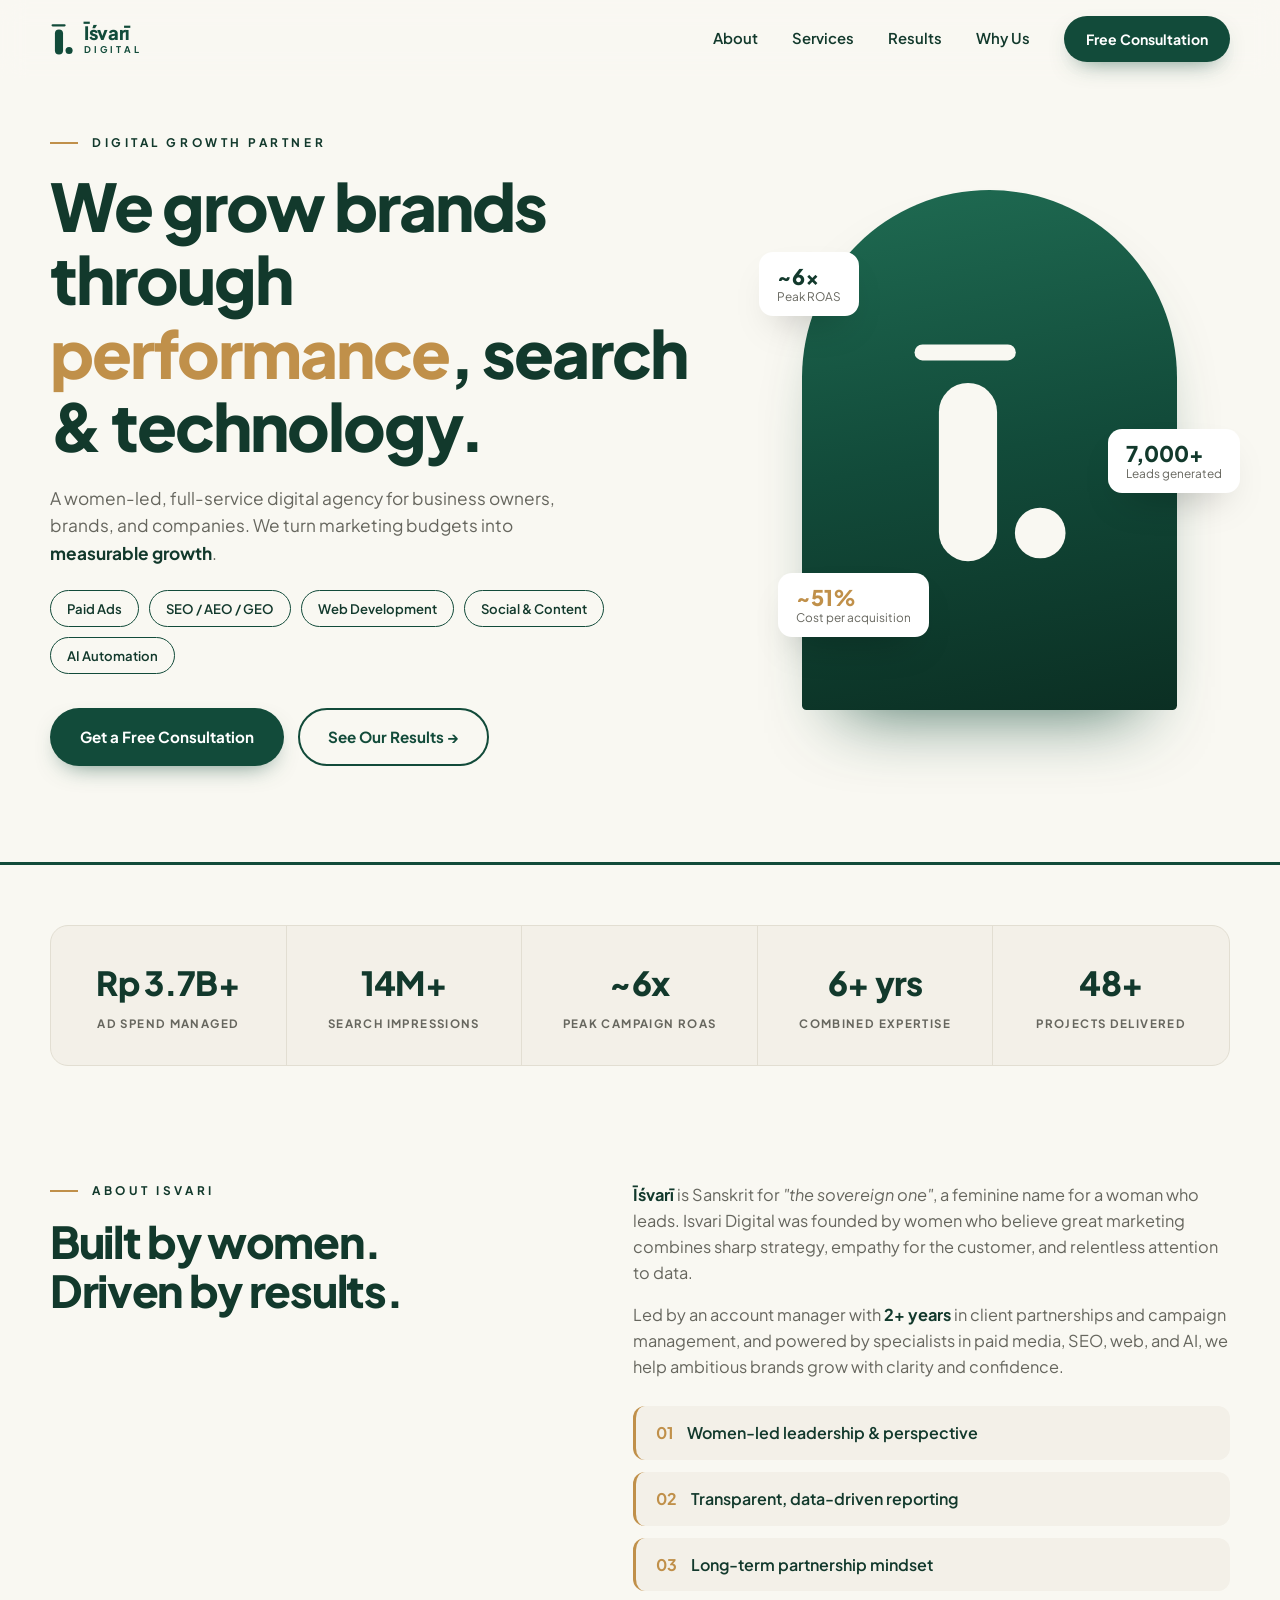
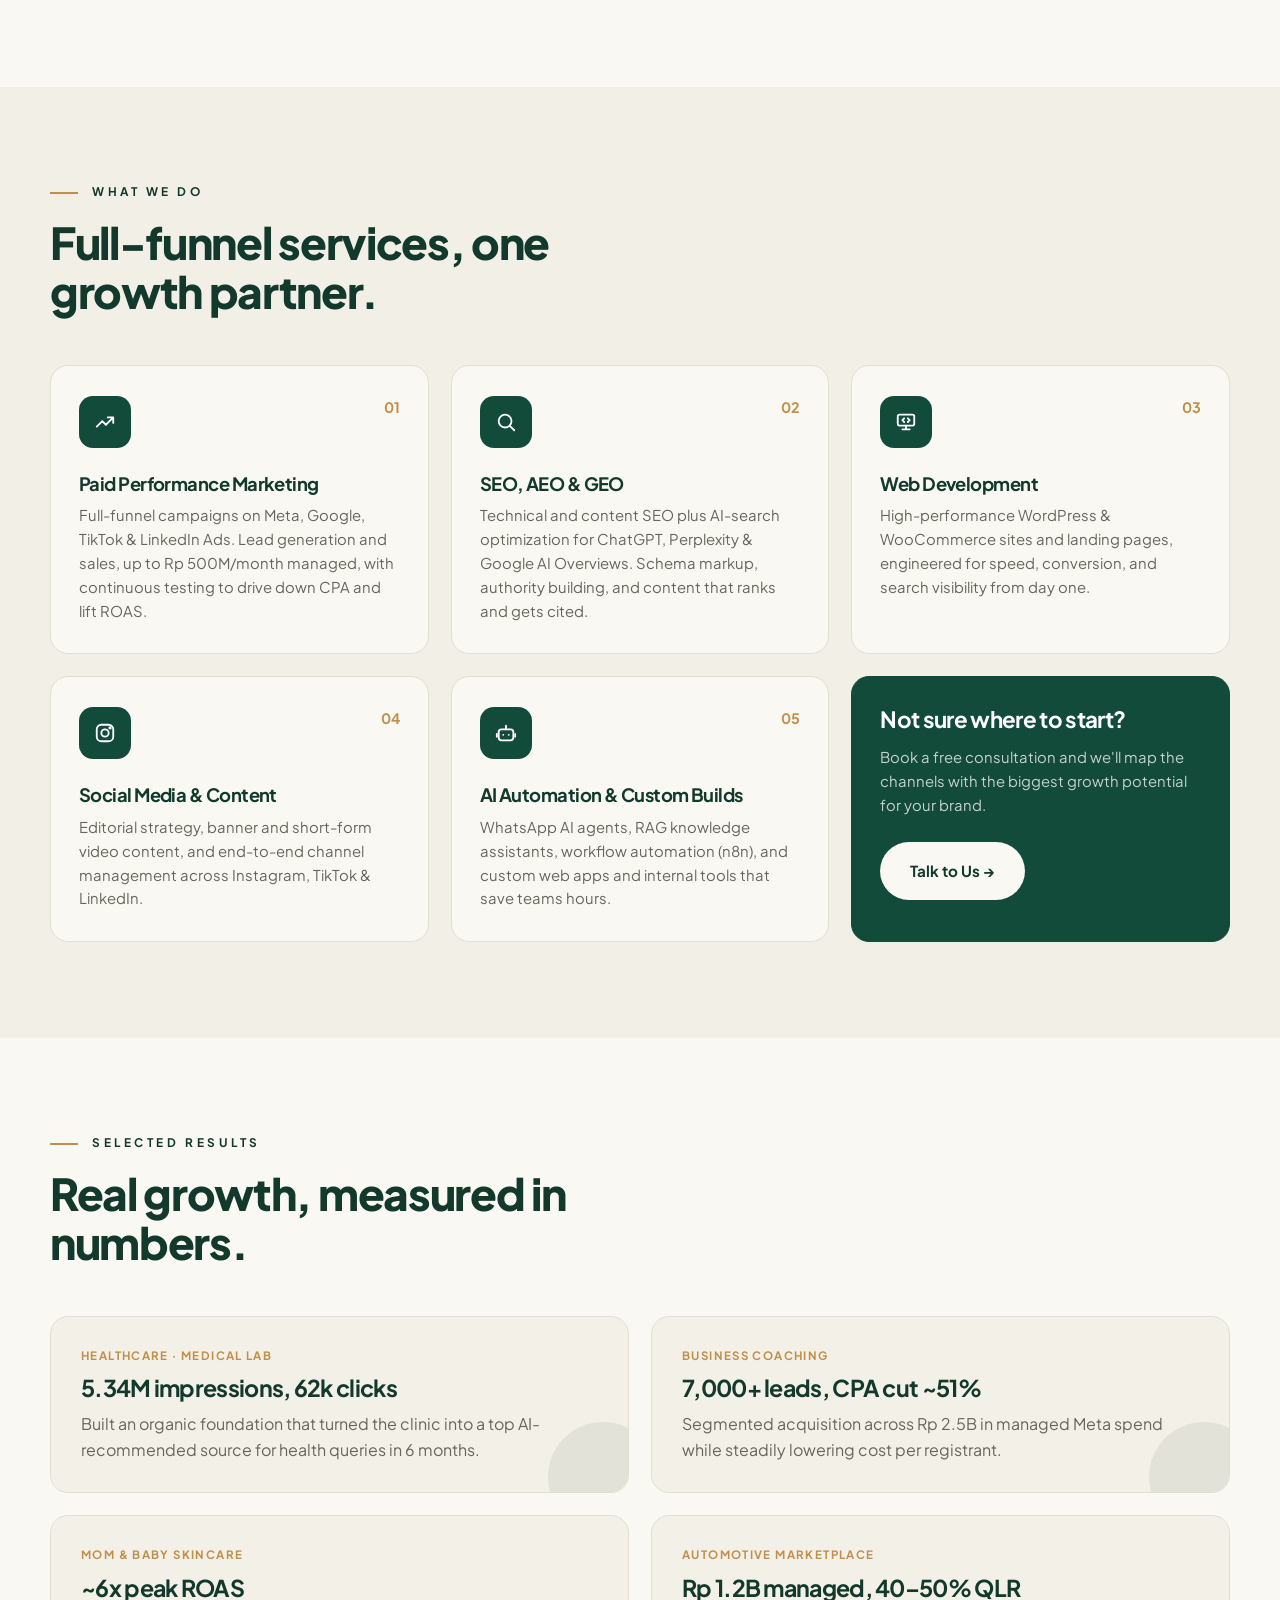
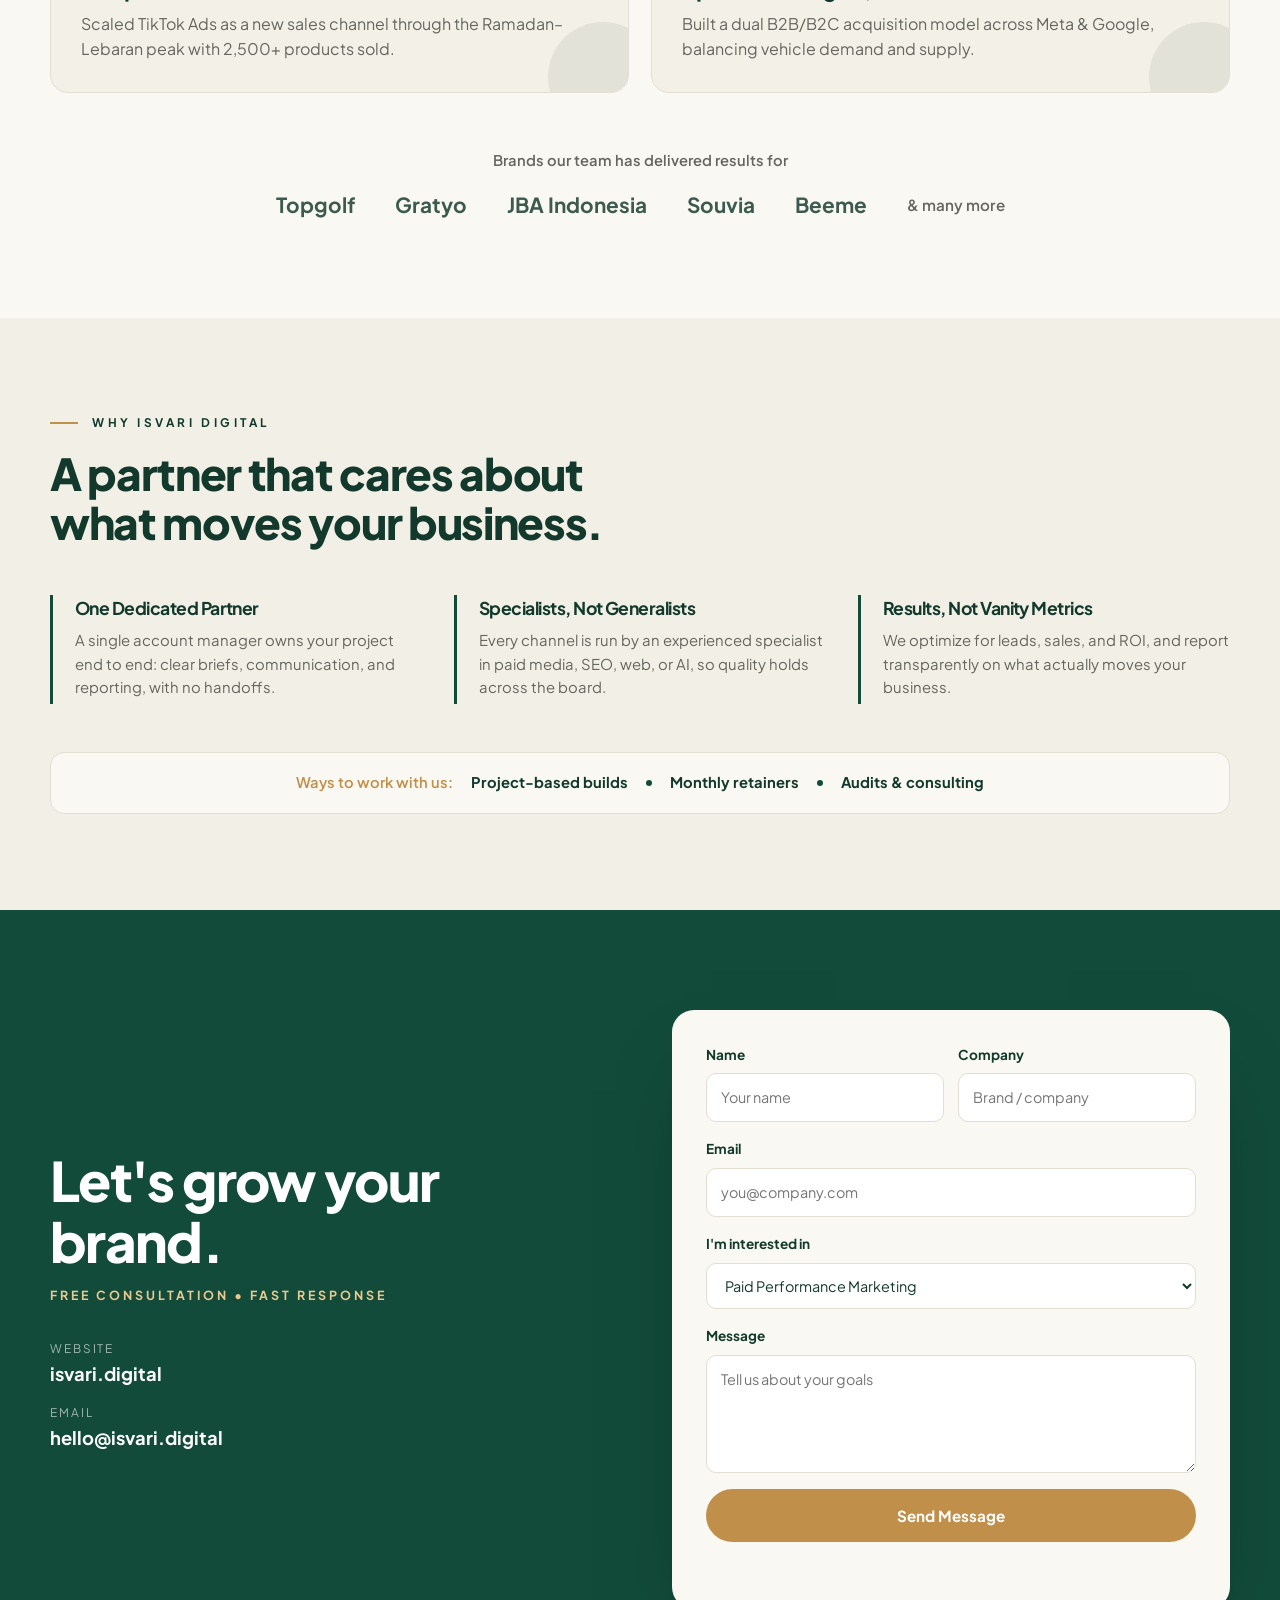
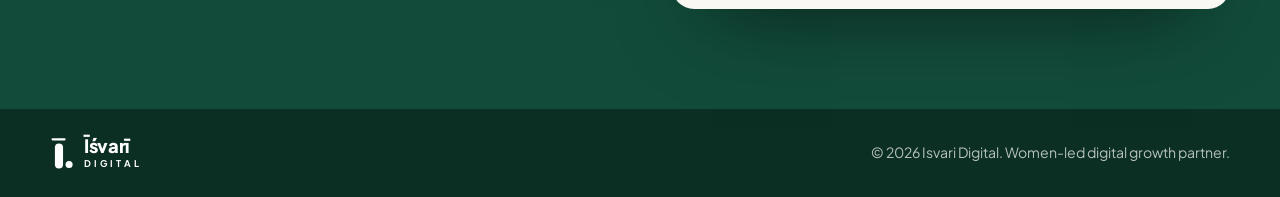
==== v1/index.html @ 94eeafa0 "Add Isvari Digital website: classic and bento designs Co-Authored-By: Devin AI <158243242+devin-ai-i" ====
<!DOCTYPE html>
<html lang="en">
<head>
  <meta charset="UTF-8" />
  <meta name="viewport" content="width=device-width, initial-scale=1.0" />
  <title>Isvari Digital — Women-led Digital Growth Partner</title>
  <meta name="description" content="Isvari Digital is a women-led, full-service digital agency. We grow brands through performance, search & technology." />
  <link rel="icon" href="assets/logo-mark.svg" type="image/svg+xml" />
  <link rel="preconnect" href="https://fonts.googleapis.com" />
  <link rel="preconnect" href="https://fonts.gstatic.com" crossorigin />
  <link href="https://fonts.googleapis.com/css2?family=Plus+Jakarta+Sans:ital,wght@0,400;0,500;0,600;0,700;0,800;1,400&display=swap" rel="stylesheet" />
  <link rel="stylesheet" href="styles.css" />
</head>
<body>
  <header class="header" id="header">
    <div class="container header__inner">
      <a href="#top" class="brand" aria-label="Isvari Digital home">
        <svg class="brand__mark" viewBox="64 44 176 244" fill="currentColor" aria-hidden="true"><rect x="72" y="53" width="108" height="17" rx="8.5"/><rect x="98" y="94" width="62" height="190" rx="31"/><circle cx="206" cy="254" r="27"/></svg>
        <span class="brand__text"><b>Īśvarī</b><small>DIGITAL</small></span>
      </a>
      <nav class="nav" id="nav">
        <a href="#about">About</a>
        <a href="#services">Services</a>
        <a href="#results">Results</a>
        <a href="#why">Why Us</a>
        <a href="#contact" class="btn btn--primary btn--sm">Free Consultation</a>
      </nav>
      <button class="burger" id="burger" aria-label="Open menu" aria-expanded="false"><span></span><span></span></button>
    </div>
  </header>

  <main id="top">
    <section class="hero">
      <div class="container hero__grid">
        <div class="hero__copy reveal">
          <p class="eyebrow">Digital Growth Partner</p>
          <h1>We grow brands through <em>performance</em>, search &amp; technology.</h1>
          <p class="lead">A women-led, full-service digital agency for business owners, brands, and companies. We turn marketing budgets into <strong>measurable growth</strong>.</p>
          <ul class="chips">
            <li>Paid Ads</li><li>SEO / AEO / GEO</li><li>Web Development</li><li>Social &amp; Content</li><li>AI Automation</li>
          </ul>
          <div class="hero__cta">
            <a href="#contact" class="btn btn--primary">Get a Free Consultation</a>
            <a href="#results" class="btn btn--ghost">See Our Results →</a>
          </div>
        </div>
        <div class="hero__art reveal" aria-hidden="true">
          <div class="arch">
            <svg viewBox="64 44 176 244" fill="currentColor"><rect x="72" y="53" width="108" height="17" rx="8.5"/><rect x="98" y="94" width="62" height="190" rx="31"/><circle cx="206" cy="254" r="27"/></svg>
          </div>
          <div class="float float--1"><b>~6x</b><span>Peak ROAS</span></div>
          <div class="float float--2"><b>7,000+</b><span>Leads generated</span></div>
          <div class="float float--3"><b>~51%</b><span>Cost per acquisition</span></div>
        </div>
      </div>
    </section>

    <section class="stats-wrap">
      <div class="container">
        <div class="stats reveal">
          <div class="stat"><b data-count="3.9" data-prefix="Rp " data-suffix="B+" data-dec="1">Rp 3.9B+</b><span>Ad spend managed</span></div>
          <div class="stat"><b data-count="15" data-suffix="M+">15M+</b><span>Search impressions</span></div>
          <div class="stat"><b data-count="6" data-prefix="~" data-suffix="x">~6x</b><span>Peak campaign ROAS</span></div>
          <div class="stat"><b data-count="6" data-suffix="+ yrs">6+ yrs</b><span>Combined expertise</span></div>
          <div class="stat"><b data-count="50" data-suffix="+">50+</b><span>Projects delivered</span></div>
        </div>
      </div>
    </section>

    <section class="section" id="about">
      <div class="container about">
        <div class="reveal">
          <p class="eyebrow">About Isvari</p>
          <h2>Built by women.<br />Driven by results.</h2>
        </div>
        <div class="about__body reveal">
          <p><b class="dark">Īśvarī</b> is Sanskrit for <em>"the sovereign one"</em>, a feminine name for a woman who leads. Isvari Digital was founded by women who believe great marketing combines sharp strategy, empathy for the customer, and relentless attention to data.</p>
          <p>Led by an account manager with <b class="dark">2+ years</b> in client partnerships and campaign management, and powered by specialists in paid media, SEO, web, and AI, we help ambitious brands grow with clarity and confidence.</p>
          <ul class="values">
            <li><span>01</span>Women-led leadership &amp; perspective</li>
            <li><span>02</span>Transparent, data-driven reporting</li>
            <li><span>03</span>Long-term partnership mindset</li>
          </ul>
        </div>
      </div>
    </section>

    <section class="section section--tint" id="services">
      <div class="container">
        <div class="reveal">
          <p class="eyebrow">What We Do</p>
          <h2>Full-funnel services, one growth partner.</h2>
        </div>
        <div class="services">
          <article class="card reveal"><div class="card__top"><span class="ico"><svg viewBox="0 0 24 24"><path d="M3 17l6-6 4 4 8-8M15 7h6v6"/></svg></span><span class="num">01</span></div>
            <h3>Paid Performance Marketing</h3><p>Full-funnel campaigns on Meta, Google, TikTok &amp; LinkedIn Ads. Lead generation and sales, up to Rp 500M/month managed, with continuous testing to drive down CPA and lift ROAS.</p></article>
          <article class="card reveal"><div class="card__top"><span class="ico"><svg viewBox="0 0 24 24"><circle cx="11" cy="11" r="7"/><path d="M21 21l-4.3-4.3"/></svg></span><span class="num">02</span></div>
            <h3>SEO, AEO &amp; GEO</h3><p>Technical and content SEO plus AI-search optimization for ChatGPT, Perplexity &amp; Google AI Overviews. Schema markup, authority building, and content that ranks and gets cited.</p></article>
          <article class="card reveal"><div class="card__top"><span class="ico"><svg viewBox="0 0 24 24"><rect x="3" y="4" width="18" height="12" rx="2"/><path d="M8 20h8M12 16v4M10 8l-2 2 2 2M14 8l2 2-2 2"/></svg></span><span class="num">03</span></div>
            <h3>Web Development</h3><p>High-performance WordPress &amp; WooCommerce sites and landing pages, engineered for speed, conversion, and search visibility from day one.</p></article>
          <article class="card reveal"><div class="card__top"><span class="ico"><svg viewBox="0 0 24 24"><rect x="3" y="3" width="18" height="18" rx="5"/><circle cx="12" cy="12" r="4"/><circle cx="17.5" cy="6.5" r=".8" fill="currentColor"/></svg></span><span class="num">04</span></div>
            <h3>Social Media &amp; Content</h3><p>Editorial strategy, banner and short-form video content, and end-to-end channel management across Instagram, TikTok &amp; LinkedIn.</p></article>
          <article class="card reveal"><div class="card__top"><span class="ico"><svg viewBox="0 0 24 24"><rect x="4" y="8" width="16" height="12" rx="3"/><path d="M12 4v4M9 14h.01M15 14h.01M2 13v3M22 13v3"/></svg></span><span class="num">05</span></div>
            <h3>AI Automation &amp; Custom Builds</h3><p>WhatsApp AI agents, RAG knowledge assistants, workflow automation (n8n), and custom web apps and internal tools that save teams hours.</p></article>
          <article class="card card--cta reveal">
            <h3>Not sure where to start?</h3><p>Book a free consultation and we'll map the channels with the biggest growth potential for your brand.</p>
            <a href="#contact" class="btn btn--light">Talk to Us →</a></article>
        </div>
      </div>
    </section>

    <section class="section" id="results">
      <div class="container">
        <div class="reveal">
          <p class="eyebrow">Selected Results</p>
          <h2>Real growth, measured in numbers.</h2>
        </div>
        <div class="results">
          <article class="result reveal"><p class="tag">Healthcare · Medical Lab</p><h3>5.34M impressions, 62k clicks</h3><p>Built an organic foundation that turned the clinic into a top AI-recommended source for health queries in 6 months.</p></article>
          <article class="result reveal"><p class="tag">Business Coaching</p><h3>7,000+ leads, CPA cut ~51%</h3><p>Segmented acquisition across Rp 2.5B in managed Meta spend while steadily lowering cost per registrant.</p></article>
          <article class="result reveal"><p class="tag">Mom &amp; Baby Skincare</p><h3>~6x peak ROAS</h3><p>Scaled TikTok Ads as a new sales channel through the Ramadan–Lebaran peak with 2,500+ products sold.</p></article>
          <article class="result reveal"><p class="tag">Automotive Marketplace</p><h3>Rp 1.2B managed, 40–50% QLR</h3><p>Built a dual B2B/B2C acquisition model across Meta &amp; Google, balancing vehicle demand and supply.</p></article>
        </div>
        <div class="brands reveal">
          <p>Brands our team has delivered results for</p>
          <ul><li>Topgolf</li><li>Gratyo</li><li>JBA Indonesia</li><li>Souvia</li><li>Beeme</li><li class="more">&amp; many more</li></ul>
        </div>
      </div>
    </section>

    <section class="section section--tint" id="why">
      <div class="container">
        <div class="reveal">
          <p class="eyebrow">Why Isvari Digital</p>
          <h2>A partner that cares about what moves your business.</h2>
        </div>
        <div class="why">
          <div class="why__item reveal"><h3>One Dedicated Partner</h3><p>A single account manager owns your project end to end: clear briefs, communication, and reporting, with no handoffs.</p></div>
          <div class="why__item reveal"><h3>Specialists, Not Generalists</h3><p>Every channel is run by an experienced specialist in paid media, SEO, web, or AI, so quality holds across the board.</p></div>
          <div class="why__item reveal"><h3>Results, Not Vanity Metrics</h3><p>We optimize for leads, sales, and ROI, and report transparently on what actually moves your business.</p></div>
        </div>
        <div class="ways reveal"><span>Ways to work with us:</span><b>Project-based builds</b><i></i><b>Monthly retainers</b><i></i><b>Audits &amp; consulting</b></div>
      </div>
    </section>

    <section class="contact" id="contact">
      <div class="container contact__grid">
        <div class="reveal">
          <h2>Let's grow your brand.</h2>
          <p class="contact__sub">Free consultation • Fast response</p>
          <dl>
            <dt>Website</dt><dd><a href="https://isvari.digital">isvari.digital</a></dd>
            <dt>Email</dt><dd><a href="mailto:hello@isvari.digital">hello@isvari.digital</a></dd>
          </dl>
        </div>
        <form class="form reveal" id="form" novalidate>
          <div class="form__row">
            <label>Name<input name="name" placeholder="Your name" required /></label>
            <label>Company<input name="company" placeholder="Brand / company" /></label>
          </div>
          <label>Email<input name="email" type="email" placeholder="you@company.com" required /></label>
          <label>I'm interested in
            <select name="service">
              <option>Paid Performance Marketing</option><option>SEO, AEO &amp; GEO</option><option>Web Development</option><option>Social Media &amp; Content</option><option>AI Automation &amp; Custom Builds</option><option>Not sure yet</option>
            </select>
          </label>
          <label>Message<textarea name="message" rows="4" placeholder="Tell us about your goals"></textarea></label>
          <button class="btn btn--gold" type="submit">Send Message</button>
          <p class="form__note" id="formNote" role="status"></p>
        </form>
      </div>
    </section>
  </main>

  <footer class="footer">
    <div class="container footer__inner">
      <a href="#top" class="brand brand--light">
        <svg class="brand__mark" viewBox="64 44 176 244" fill="currentColor" aria-hidden="true"><rect x="72" y="53" width="108" height="17" rx="8.5"/><rect x="98" y="94" width="62" height="190" rx="31"/><circle cx="206" cy="254" r="27"/></svg>
        <span class="brand__text"><b>Īśvarī</b><small>DIGITAL</small></span>
      </a>
      <p>© 2026 Isvari Digital. Women-led digital growth partner.</p>
    </div>
  </footer>
  <script src="script.js"></script>
</body>
</html>
---- v1/styles.css ----
:root {
  --green: #124b3a; --green-dark: #0c3a2c; --green-deep: #0b2f23;
  --gold: #c0904a; --gold-soft: #e9c98f;
  --paper: #f9f8f2; --tint: #f2efe6; --card: #f3f0e8;
  --ink: #12392c; --muted: #66665e; --line: #e2ded2;
  --radius: 18px; --ease: cubic-bezier(.2,.8,.2,1);
}
* { box-sizing: border-box; margin: 0; padding: 0; }
html { scroll-behavior: smooth; }
body { font-family: "Plus Jakarta Sans", system-ui, sans-serif; background: var(--paper); color: var(--muted); line-height: 1.6; -webkit-font-smoothing: antialiased; }
a { color: inherit; text-decoration: none; }
ul { list-style: none; }
.container { width: min(1180px, 100% - 48px); margin-inline: auto; }
h1, h2, h3 { color: var(--ink); letter-spacing: -.03em; line-height: 1.12; }
h2 { font-size: clamp(2rem, 3.6vw, 2.75rem); font-weight: 800; max-width: 640px; }
.dark { color: var(--ink); }

.eyebrow { display: flex; align-items: center; gap: 14px; font-size: .74rem; font-weight: 700; letter-spacing: .3em; text-transform: uppercase; color: var(--ink); margin-bottom: 16px; }
.eyebrow::before { content: ""; width: 28px; height: 2px; background: var(--gold); }

.btn { display: inline-flex; align-items: center; justify-content: center; gap: 8px; padding: 15px 28px; border-radius: 999px; font-weight: 700; font-size: .95rem; border: 2px solid transparent; cursor: pointer; font-family: inherit; transition: transform .25s var(--ease), background .25s, color .25s, box-shadow .25s; }
.btn:hover { transform: translateY(-2px); }
.btn--sm { padding: 10px 20px; font-size: .88rem; }
.btn--primary { background: var(--green); color: #fff; box-shadow: 0 10px 24px -12px rgba(18,75,58,.7); }
.btn--primary:hover { background: var(--green-dark); }
.btn--ghost { border-color: var(--green); color: var(--green); }
.btn--ghost:hover { background: var(--green); color: #fff; }
.btn--light { background: var(--paper); color: var(--ink); }
.btn--gold { background: var(--gold); color: #fff; width: 100%; }
.btn--gold:hover { background: #ad7f3d; }

/* Header */
.header { position: sticky; top: 0; z-index: 50; background: rgba(249,248,242,.85); backdrop-filter: blur(12px); transition: box-shadow .3s; }
.header.scrolled { box-shadow: 0 1px 0 var(--line), 0 10px 30px -20px rgba(0,0,0,.25); }
.header__inner { display: flex; align-items: center; justify-content: space-between; height: 78px; }
.brand { display: flex; align-items: center; gap: 10px; color: var(--green); }
.brand__mark { width: 24px; height: 32px; }
.brand__text { display: flex; flex-direction: column; line-height: 1; }
.brand__text b { font-size: 1.15rem; font-weight: 800; letter-spacing: -.02em; }
.brand__text small { font-size: .58rem; font-weight: 700; letter-spacing: .32em; margin-top: 3px; }
.brand--light { color: #fff; }
.nav { display: flex; align-items: center; gap: 34px; font-weight: 600; font-size: .93rem; color: var(--ink); }
.nav a:not(.btn) { position: relative; }
.nav a:not(.btn)::after { content: ""; position: absolute; left: 0; bottom: -6px; height: 2px; width: 0; background: var(--gold); transition: width .3s var(--ease); }
.nav a:not(.btn):hover::after, .nav a.active::after { width: 100%; }
.burger { display: none; width: 44px; height: 44px; border: 0; background: var(--green); border-radius: 50%; cursor: pointer; flex-direction: column; justify-content: center; align-items: center; gap: 5px; }
.burger span { width: 18px; height: 2px; background: #fff; transition: transform .3s; }
.burger[aria-expanded="true"] span:first-child { transform: translateY(3.5px) rotate(45deg); }
.burger[aria-expanded="true"] span:last-child { transform: translateY(-3.5px) rotate(-45deg); }

/* Hero */
.hero { padding: 56px 0 96px; border-bottom: 3px solid var(--green); }
.hero__grid { display: grid; grid-template-columns: 1.15fr .85fr; gap: 48px; align-items: center; }
h1 { font-size: clamp(2.6rem, 5.4vw, 4.1rem); font-weight: 800; margin-bottom: 22px; }
h1 em { font-style: normal; color: var(--gold); }
.lead { font-size: 1.08rem; max-width: 520px; margin-bottom: 22px; }
.lead strong { color: var(--ink); }
.chips { display: flex; flex-wrap: wrap; gap: 10px; margin-bottom: 34px; max-width: 560px; }
.chips li { border: 1.5px solid var(--green); color: var(--ink); border-radius: 999px; padding: 7px 16px; font-size: .82rem; font-weight: 600; transition: background .25s, color .25s; cursor: default; }
.chips li:hover { background: var(--green); color: #fff; }
.hero__cta { display: flex; flex-wrap: wrap; gap: 14px; }
.hero__art { position: relative; height: 520px; display: grid; place-items: center; }
.arch { width: 78%; max-width: 380px; height: 100%; border-radius: 999px 999px 24px 24px; background: linear-gradient(170deg, #1f6b52, var(--green) 50%, var(--green-deep)); display: grid; place-items: center; color: var(--paper); box-shadow: 0 40px 70px -40px rgba(18,75,58,.8); }
.arch svg { width: 44%; transition: transform .8s var(--ease); }
.hero__art:hover .arch svg { transform: scale(1.06) rotate(-3deg); }
.float { position: absolute; background: #fff; border-radius: 14px; padding: 12px 18px; box-shadow: 0 18px 40px -20px rgba(0,0,0,.35); display: flex; flex-direction: column; line-height: 1.2; animation: bob 5s ease-in-out infinite; }
.float b { color: var(--ink); font-size: 1.35rem; font-weight: 800; }
.float span { font-size: .74rem; }
.float--1 { top: 12%; left: 2%; }
.float--2 { top: 46%; right: -2%; animation-delay: -1.6s; }
.float--3 { bottom: 14%; left: 6%; animation-delay: -3.2s; }
.float--3 b { color: var(--gold); }
@keyframes bob { 50% { transform: translateY(-12px); } }

/* Stats */
.stats-wrap { padding: 60px 0 20px; }
.stats { display: grid; grid-template-columns: repeat(5, 1fr); background: var(--card); border: 1px solid var(--line); border-radius: var(--radius); }
.stat { text-align: center; padding: 30px 12px; border-right: 1px solid var(--line); }
.stat:last-child { border: 0; }
.stat b { display: block; color: var(--ink); font-size: clamp(1.6rem, 2.6vw, 2.2rem); font-weight: 800; letter-spacing: -.02em; }
.stat span { font-size: .72rem; font-weight: 700; letter-spacing: .12em; text-transform: uppercase; }

/* Sections */
.section { padding: 96px 0; }
.section--tint { background: var(--tint); }
.about { display: grid; grid-template-columns: 1fr 1.15fr; gap: 64px; }
.about__body p { margin-bottom: 16px; font-size: 1.02rem; }
.values { display: grid; gap: 12px; margin-top: 26px; }
.values li { display: flex; gap: 14px; align-items: center; background: var(--card); border-left: 3px solid var(--gold); border-radius: 12px; padding: 14px 20px; font-weight: 600; color: var(--ink); transition: transform .3s var(--ease), background .3s; }
.values li:hover { transform: translateX(8px); background: #ebe6d9; }
.values span { color: var(--gold); font-weight: 700; }

.services { display: grid; grid-template-columns: repeat(3, 1fr); gap: 22px; margin-top: 48px; }
.card { background: var(--paper); border: 1px solid var(--line); border-radius: var(--radius); padding: 30px 28px; transition: transform .35s var(--ease), box-shadow .35s, border-color .35s; }
.card:hover { transform: translateY(-6px); box-shadow: 0 28px 50px -30px rgba(18,75,58,.45); border-color: transparent; }
.card__top { display: flex; justify-content: space-between; align-items: flex-start; margin-bottom: 26px; }
.ico { width: 52px; height: 52px; border-radius: 14px; background: var(--green); display: grid; place-items: center; transition: transform .35s var(--ease); }
.card:hover .ico { transform: rotate(-8deg) scale(1.06); }
.ico svg { width: 22px; height: 22px; fill: none; stroke: #fff; stroke-width: 2; stroke-linecap: round; stroke-linejoin: round; }
.num { color: var(--gold); font-weight: 700; font-size: .9rem; }
.card h3 { font-size: 1.15rem; margin-bottom: 10px; }
.card p { font-size: .93rem; }
.card--cta { background: var(--green); border-color: var(--green); }
.card--cta h3 { color: #fff; font-size: 1.4rem; margin-bottom: 14px; }
.card--cta p { color: rgba(255,255,255,.75); margin-bottom: 24px; }

.results { display: grid; grid-template-columns: repeat(2, 1fr); gap: 22px; margin-top: 48px; }
.result { position: relative; overflow: hidden; background: var(--card); border: 1px solid var(--line); border-radius: var(--radius); padding: 30px; transition: transform .35s var(--ease), background .35s; }
.result::after { content: ""; position: absolute; right: -30px; bottom: -40px; width: 110px; height: 110px; border-radius: 50%; background: #e3e2d8; transition: transform .6s var(--ease), background .4s; }
.result:hover { transform: translateY(-4px); }
.result:hover::after { transform: scale(2.4); background: #e6dfcd; }
.result > * { position: relative; z-index: 1; }
.tag { font-size: .72rem; font-weight: 700; letter-spacing: .12em; text-transform: uppercase; color: var(--gold); margin-bottom: 10px; }
.result h3 { font-size: 1.45rem; margin-bottom: 10px; }
.brands { text-align: center; margin-top: 56px; }
.brands p { font-weight: 600; font-size: .92rem; margin-bottom: 16px; }
.brands ul { display: flex; flex-wrap: wrap; justify-content: center; align-items: center; gap: 14px 40px; }
.brands li { font-size: 1.3rem; font-weight: 700; color: #3d5a4f; transition: color .25s; }
.brands li:hover { color: var(--gold); }
.brands .more { font-size: .95rem; font-weight: 600; color: var(--muted); }

.why { display: grid; grid-template-columns: repeat(3, 1fr); gap: 32px; margin-top: 48px; }
.why__item { border-left: 3px solid var(--green); padding: 4px 0 4px 22px; transition: border-color .3s; }
.why__item:hover { border-color: var(--gold); }
.why__item h3 { font-size: 1.1rem; margin-bottom: 10px; }
.why__item p { font-size: .93rem; }
.ways { display: flex; flex-wrap: wrap; justify-content: center; align-items: center; gap: 12px 18px; margin-top: 48px; background: var(--paper); border: 1px solid var(--line); border-radius: 14px; padding: 18px 24px; font-size: .92rem; }
.ways span { color: var(--gold); font-weight: 600; }
.ways b { color: var(--ink); }
.ways i { width: 6px; height: 6px; border-radius: 50%; background: var(--green); }

/* Contact */
.contact { background: var(--green); padding: 100px 0; }
.contact__grid { display: grid; grid-template-columns: 1fr 1fr; gap: 64px; align-items: center; }
.contact h2 { color: #fff; font-size: clamp(2.4rem, 4.4vw, 3.4rem); }
.contact__sub { color: var(--gold-soft); font-size: .78rem; font-weight: 700; letter-spacing: .24em; text-transform: uppercase; margin: 14px 0 34px; }
.contact dt { color: rgba(255,255,255,.6); font-size: .74rem; letter-spacing: .16em; text-transform: uppercase; }
.contact dd { color: #fff; font-size: 1.15rem; font-weight: 700; margin-bottom: 16px; }
.contact dd a:hover { color: var(--gold-soft); }
.form { background: var(--paper); border-radius: 22px; padding: 34px; display: grid; gap: 16px; box-shadow: 0 40px 80px -40px rgba(0,0,0,.55); }
.form__row { display: grid; grid-template-columns: 1fr 1fr; gap: 14px; }
.form label { display: grid; gap: 8px; font-size: .85rem; font-weight: 700; color: var(--ink); }
.form input, .form select, .form textarea { font: inherit; font-size: .9rem; font-weight: 400; color: var(--ink); background: #fff; border: 1px solid var(--line); border-radius: 10px; padding: 12px 14px; transition: border-color .2s, box-shadow .2s; }
.form input:focus, .form select:focus, .form textarea:focus { outline: 0; border-color: var(--green); box-shadow: 0 0 0 3px rgba(18,75,58,.12); }
.form .invalid { border-color: #c2452d; }
.form__note { font-size: .88rem; font-weight: 600; color: var(--green); min-height: 1.2em; text-align: center; }
.form__note.err { color: #c2452d; }

.footer { background: var(--green-deep); color: rgba(255,255,255,.7); padding: 28px 0; font-size: .88rem; }
.footer__inner { display: flex; justify-content: space-between; align-items: center; gap: 16px; flex-wrap: wrap; }

/* Reveal */
.reveal { opacity: 0; transform: translateY(26px); transition: opacity .8s var(--ease), transform .8s var(--ease); }
.reveal.in { opacity: 1; transform: none; }

@media (max-width: 960px) {
  .hero__grid, .about, .contact__grid { grid-template-columns: 1fr; }
  .hero__art { height: 440px; }
  .services { grid-template-columns: repeat(2, 1fr); }
  .stats { grid-template-columns: repeat(3, 1fr); }
  .stat:nth-child(3) { border-right: 0; }
  .stat:nth-child(-n+3) { border-bottom: 1px solid var(--line); }
  .why { grid-template-columns: 1fr; }
}
@media (max-width: 760px) {
  .burger { display: flex; }
  .nav { position: fixed; top: 78px; left: 0; right: 0; flex-direction: column; align-items: stretch; gap: 0; background: var(--paper); padding: 8px 24px 24px; box-shadow: 0 20px 30px -20px rgba(0,0,0,.3); transform: translateY(-120%); transition: transform .35s var(--ease); z-index: -1; }
  .nav.open { transform: none; }
  .nav a:not(.btn) { padding: 14px 0; border-bottom: 1px solid var(--line); }
  .nav .btn { margin-top: 16px; }
  .hero { padding: 32px 0 64px; }
  .services, .results { grid-template-columns: 1fr; }
  .stats { grid-template-columns: repeat(2, 1fr); }
  .stat { border-right: 0 !important; border-bottom: 1px solid var(--line); }
  .stat:nth-child(odd) { border-right: 1px solid var(--line) !important; }
  .stat:last-child { grid-column: 1 / -1; border: 0 !important; }
  .section { padding: 72px 0; }
  .form { padding: 24px; }
  .form__row { grid-template-columns: 1fr; }
  .float--2 { right: 0; }
}
@media (prefers-reduced-motion: reduce) {
  *, *::before, *::after { animation: none !important; transition: none !important; }
  .reveal { opacity: 1; transform: none; }
}
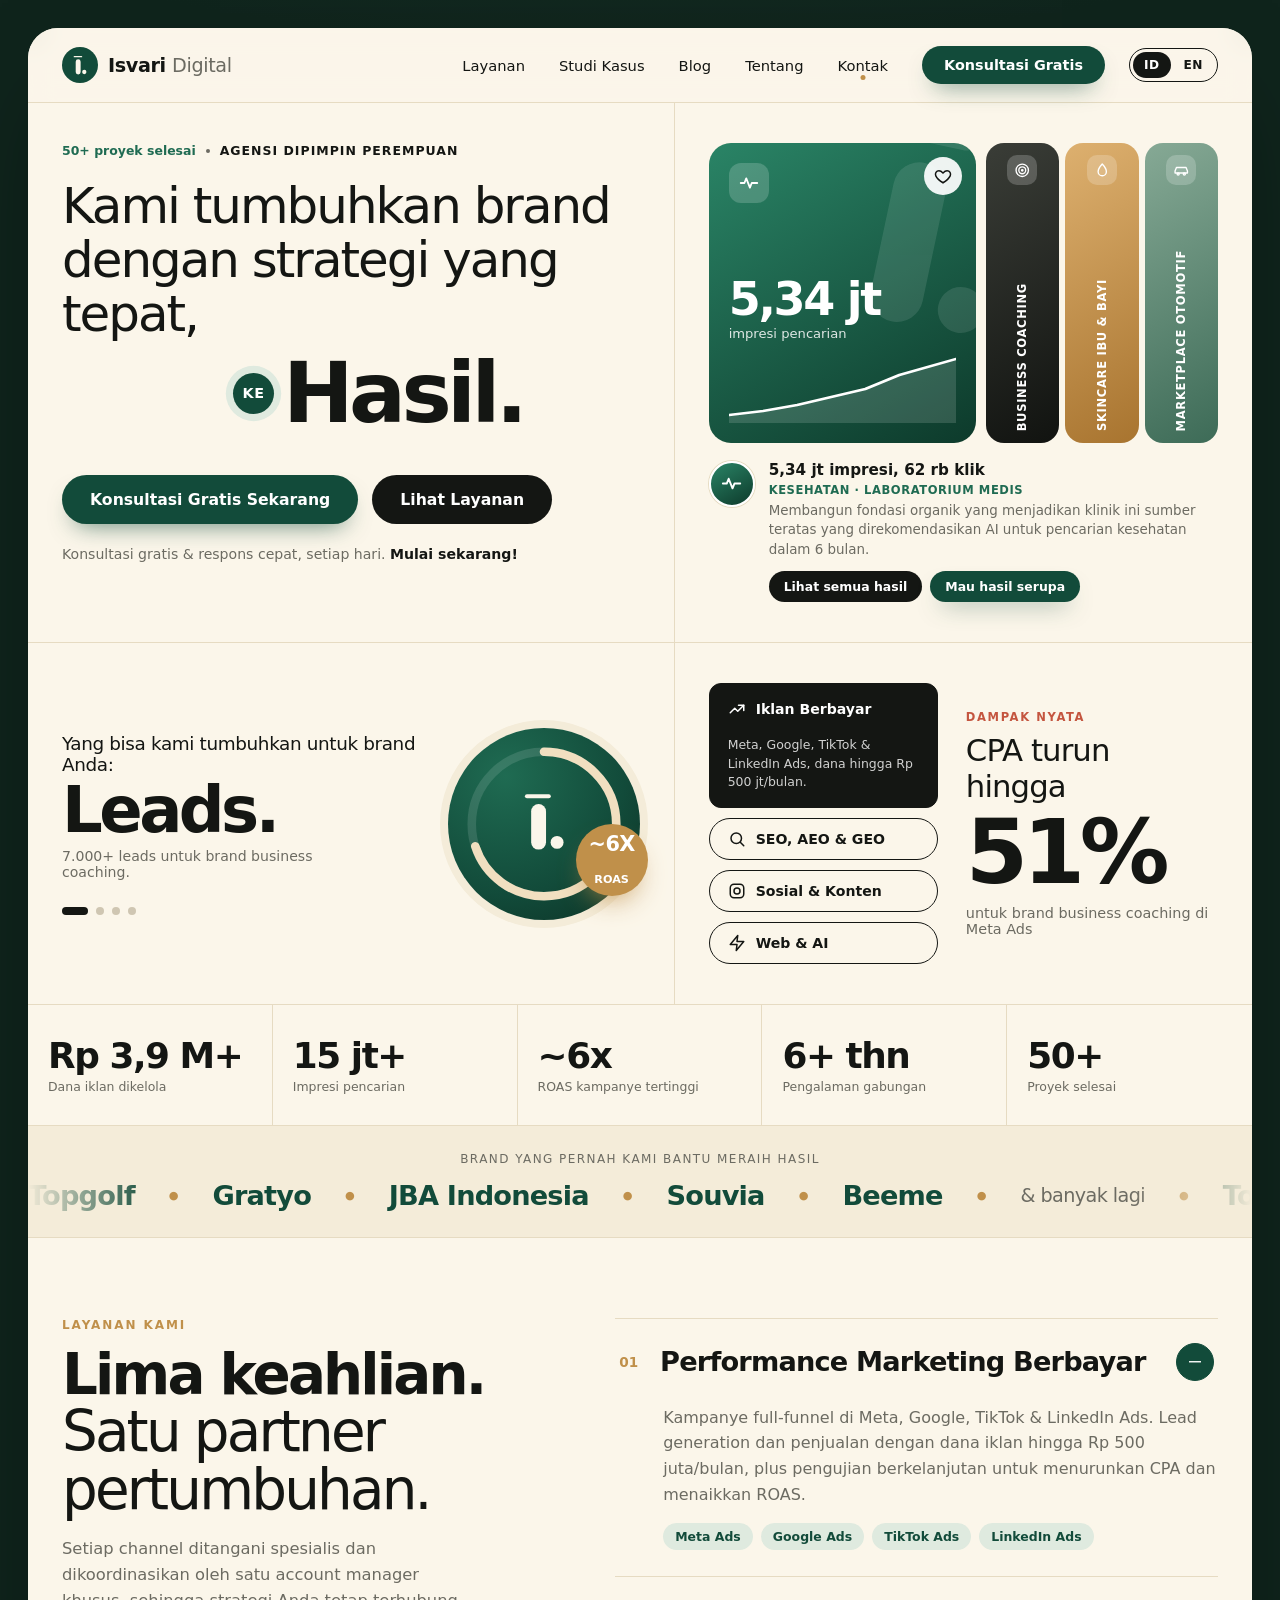
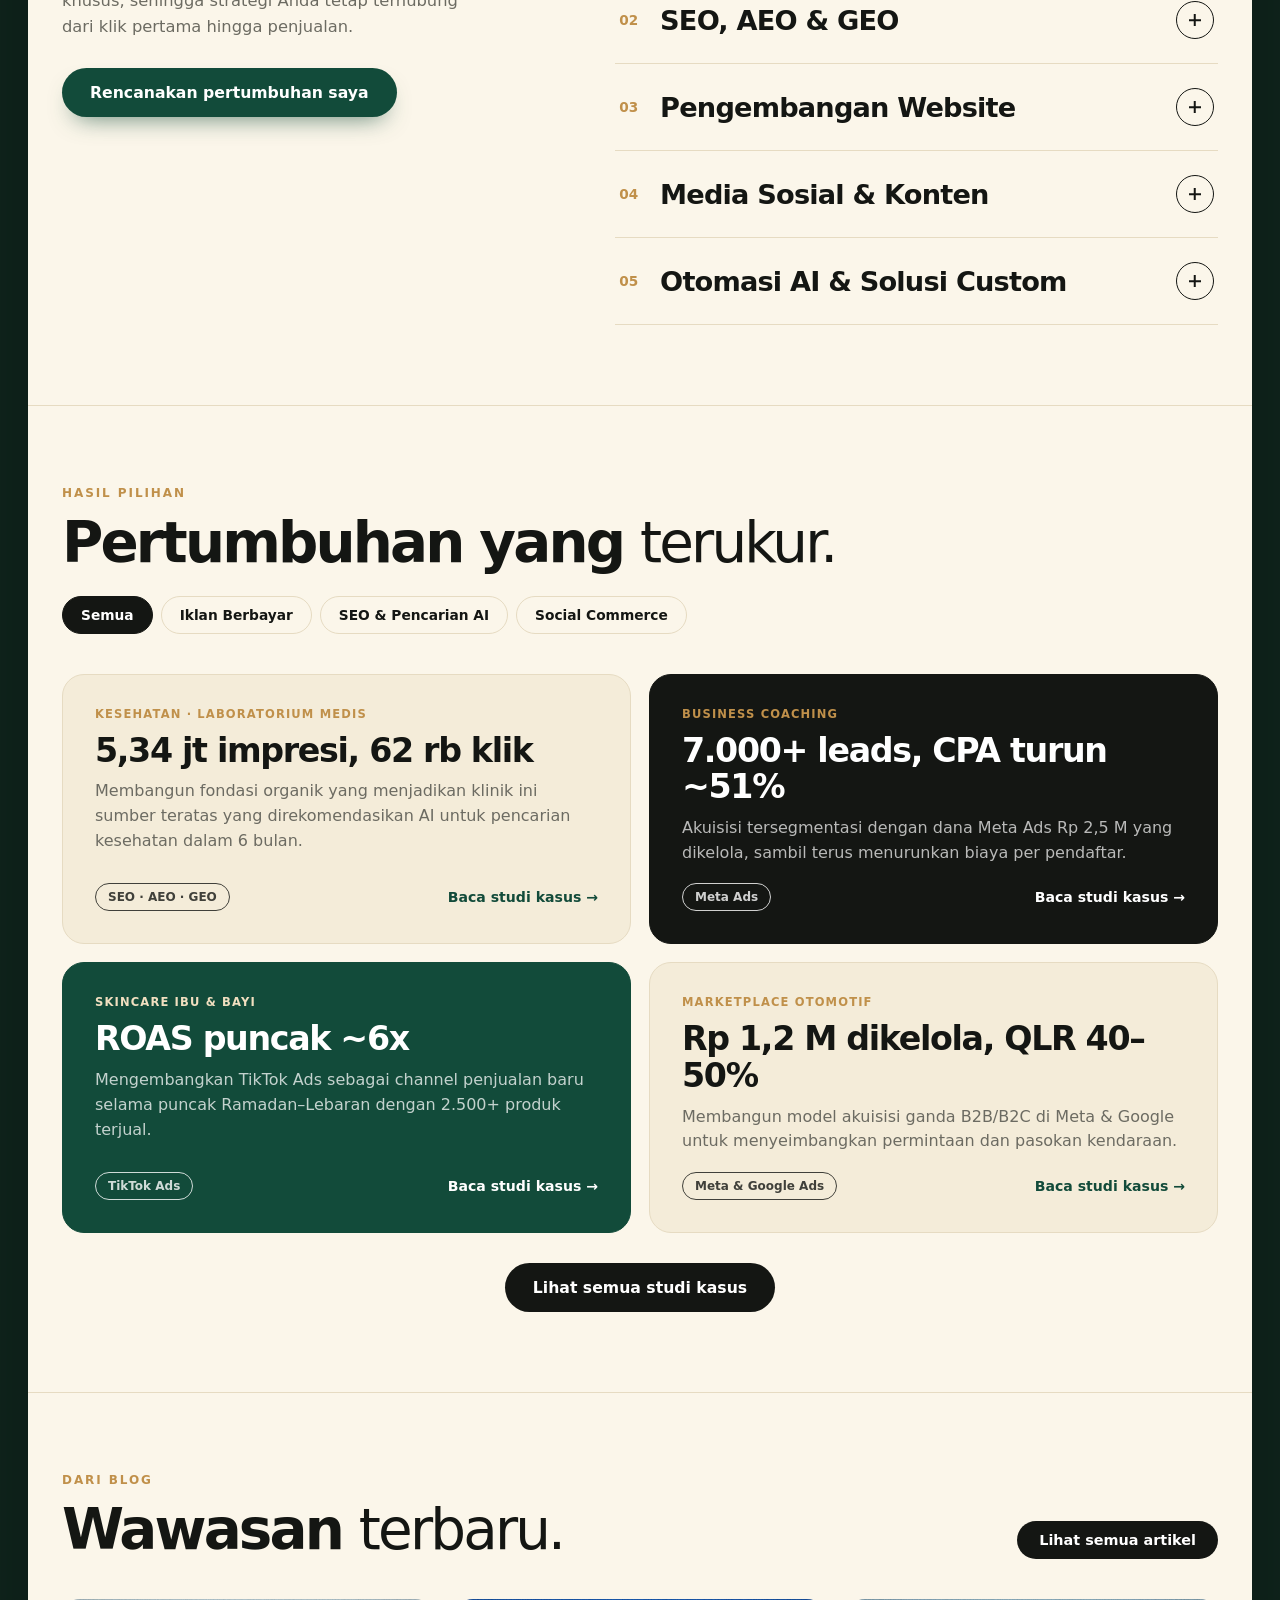
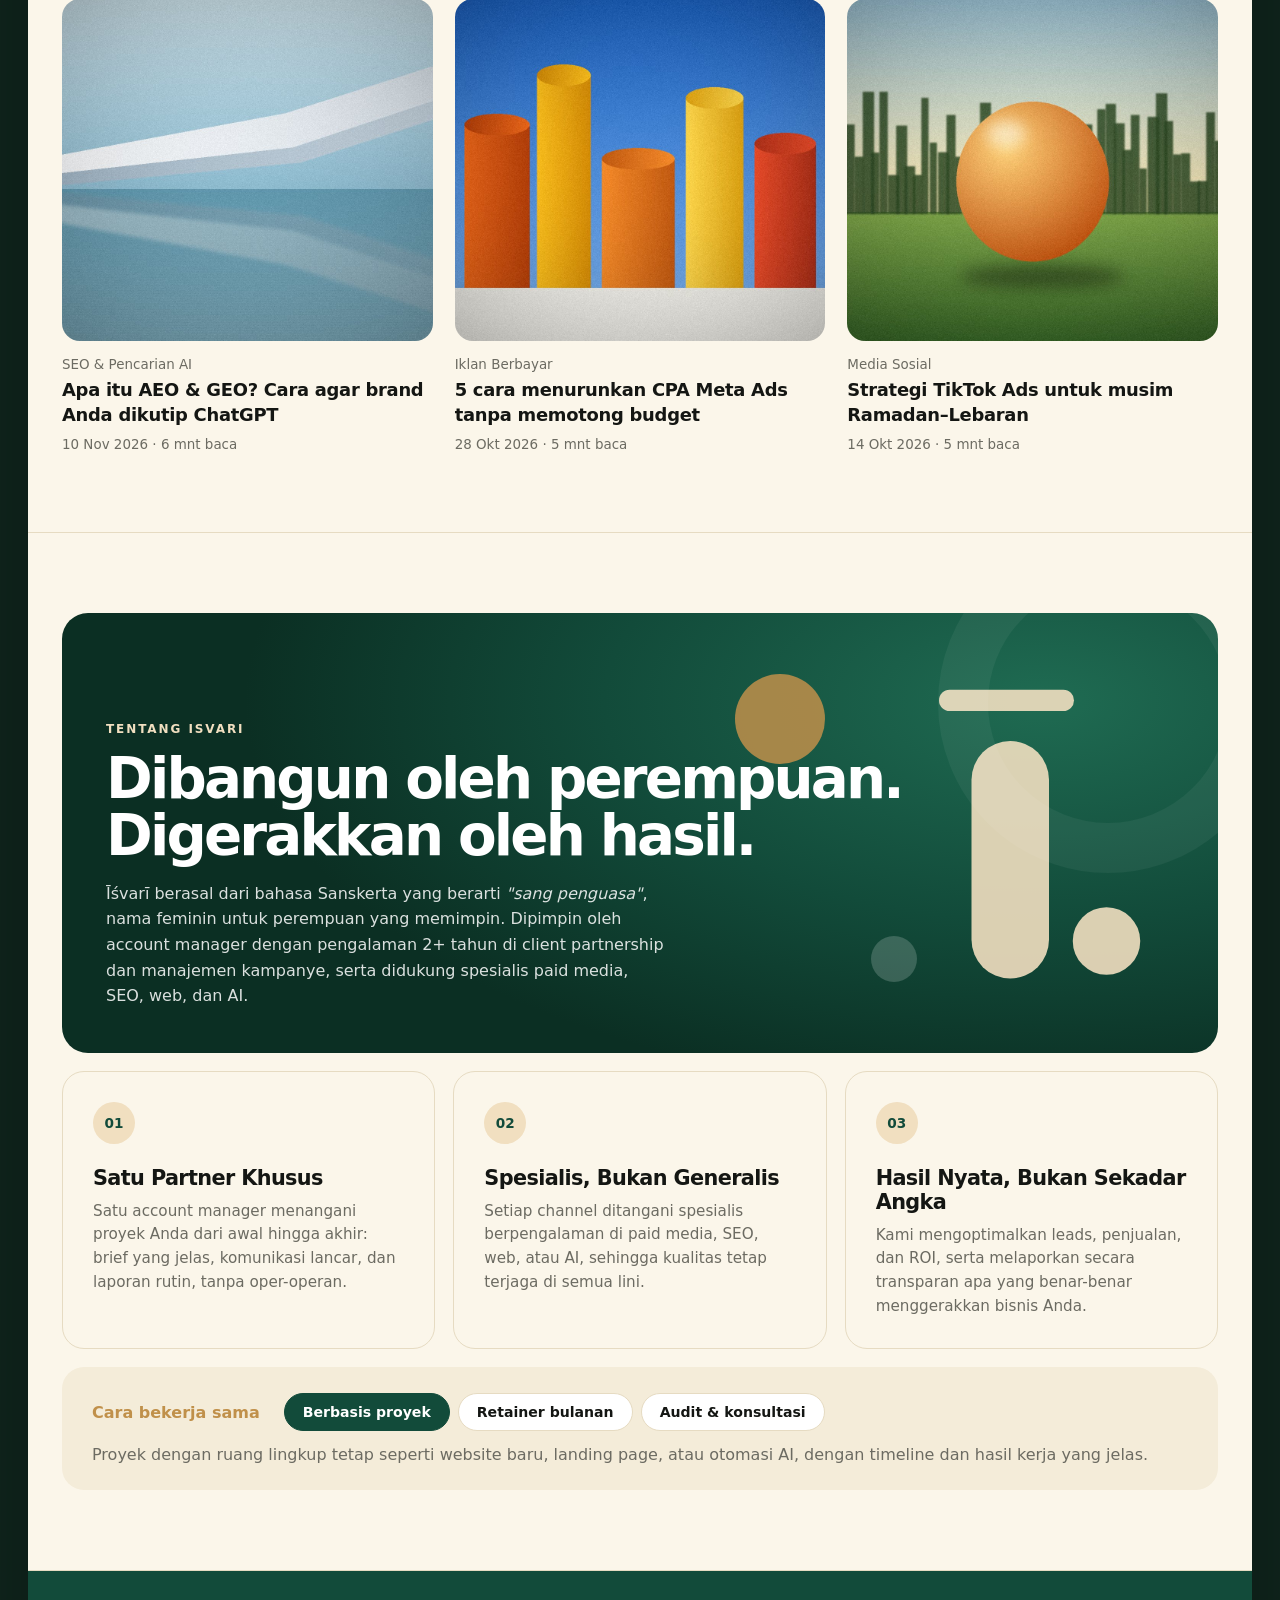
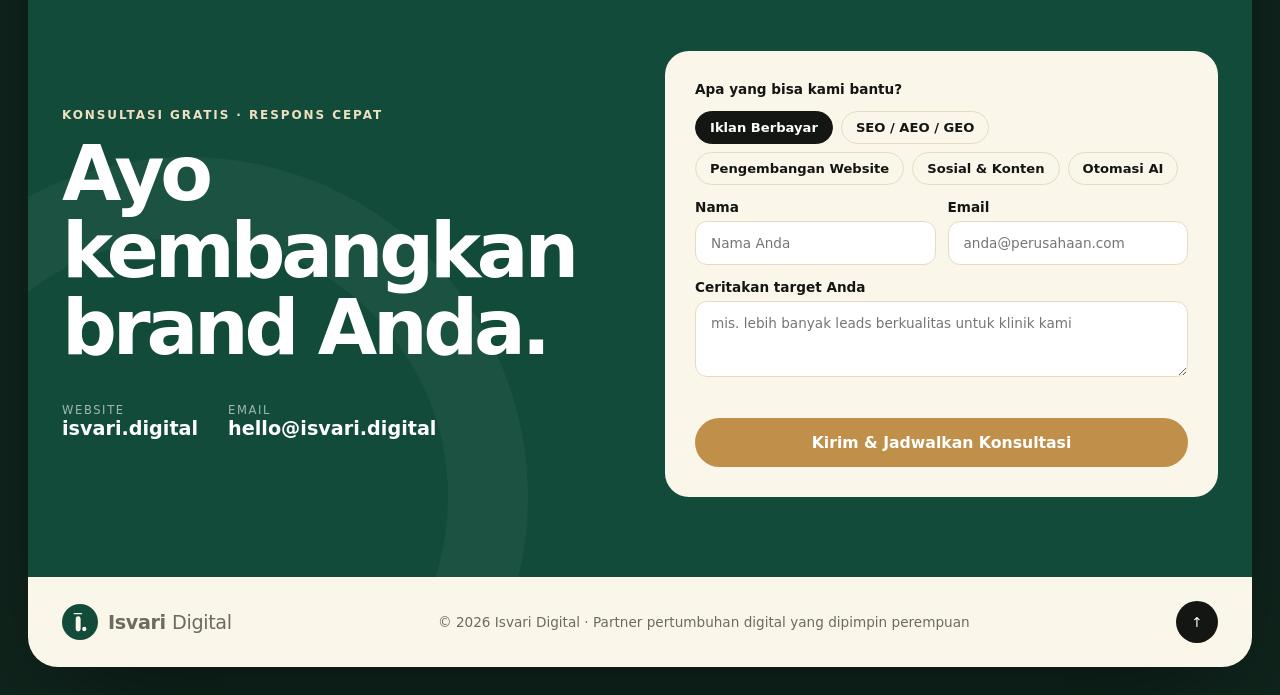
==== commit 6bdbf11a: "Merge full site into root URL; photo-style cards with dummy images for blog and case studies Co-Auth" ====
--- a/v1/index.html
+++ b/v1/index.html
@@ -1,186 +1 @@
-<!DOCTYPE html>
-<html lang="en">
-<head>
-  <meta charset="UTF-8" />
-  <meta name="viewport" content="width=device-width, initial-scale=1.0" />
-  <title>Isvari Digital — Women-led Digital Growth Partner</title>
-  <meta name="description" content="Isvari Digital is a women-led, full-service digital agency. We grow brands through performance, search & technology." />
-  <link rel="icon" href="assets/logo-mark.svg" type="image/svg+xml" />
-  <link rel="preconnect" href="https://fonts.googleapis.com" />
-  <link rel="preconnect" href="https://fonts.gstatic.com" crossorigin />
-  <link href="https://fonts.googleapis.com/css2?family=Plus+Jakarta+Sans:ital,wght@0,400;0,500;0,600;0,700;0,800;1,400&display=swap" rel="stylesheet" />
-  <link rel="stylesheet" href="styles.css" />
-</head>
-<body>
-  <header class="header" id="header">
-    <div class="container header__inner">
-      <a href="#top" class="brand" aria-label="Isvari Digital home">
-        <svg class="brand__mark" viewBox="64 44 176 244" fill="currentColor" aria-hidden="true"><rect x="72" y="53" width="108" height="17" rx="8.5"/><rect x="98" y="94" width="62" height="190" rx="31"/><circle cx="206" cy="254" r="27"/></svg>
-        <span class="brand__text"><b>Īśvarī</b><small>DIGITAL</small></span>
-      </a>
-      <nav class="nav" id="nav">
-        <a href="#about">About</a>
-        <a href="#services">Services</a>
-        <a href="#results">Results</a>
-        <a href="#why">Why Us</a>
-        <a href="#contact" class="btn btn--primary btn--sm">Free Consultation</a>
-      </nav>
-      <button class="burger" id="burger" aria-label="Open menu" aria-expanded="false"><span></span><span></span></button>
-    </div>
-  </header>
-
-  <main id="top">
-    <section class="hero">
-      <div class="container hero__grid">
-        <div class="hero__copy reveal">
-          <p class="eyebrow">Digital Growth Partner</p>
-          <h1>We grow brands through <em>performance</em>, search &amp; technology.</h1>
-          <p class="lead">A women-led, full-service digital agency for business owners, brands, and companies. We turn marketing budgets into <strong>measurable growth</strong>.</p>
-          <ul class="chips">
-            <li>Paid Ads</li><li>SEO / AEO / GEO</li><li>Web Development</li><li>Social &amp; Content</li><li>AI Automation</li>
-          </ul>
-          <div class="hero__cta">
-            <a href="#contact" class="btn btn--primary">Get a Free Consultation</a>
-            <a href="#results" class="btn btn--ghost">See Our Results →</a>
-          </div>
-        </div>
-        <div class="hero__art reveal" aria-hidden="true">
-          <div class="arch">
-            <svg viewBox="64 44 176 244" fill="currentColor"><rect x="72" y="53" width="108" height="17" rx="8.5"/><rect x="98" y="94" width="62" height="190" rx="31"/><circle cx="206" cy="254" r="27"/></svg>
-          </div>
-          <div class="float float--1"><b>~6x</b><span>Peak ROAS</span></div>
-          <div class="float float--2"><b>7,000+</b><span>Leads generated</span></div>
-          <div class="float float--3"><b>~51%</b><span>Cost per acquisition</span></div>
-        </div>
-      </div>
-    </section>
-
-    <section class="stats-wrap">
-      <div class="container">
-        <div class="stats reveal">
-          <div class="stat"><b data-count="3.9" data-prefix="Rp " data-suffix="B+" data-dec="1">Rp 3.9B+</b><span>Ad spend managed</span></div>
-          <div class="stat"><b data-count="15" data-suffix="M+">15M+</b><span>Search impressions</span></div>
-          <div class="stat"><b data-count="6" data-prefix="~" data-suffix="x">~6x</b><span>Peak campaign ROAS</span></div>
-          <div class="stat"><b data-count="6" data-suffix="+ yrs">6+ yrs</b><span>Combined expertise</span></div>
-          <div class="stat"><b data-count="50" data-suffix="+">50+</b><span>Projects delivered</span></div>
-        </div>
-      </div>
-    </section>
-
-    <section class="section" id="about">
-      <div class="container about">
-        <div class="reveal">
-          <p class="eyebrow">About Isvari</p>
-          <h2>Built by women.<br />Driven by results.</h2>
-        </div>
-        <div class="about__body reveal">
-          <p><b class="dark">Īśvarī</b> is Sanskrit for <em>"the sovereign one"</em>, a feminine name for a woman who leads. Isvari Digital was founded by women who believe great marketing combines sharp strategy, empathy for the customer, and relentless attention to data.</p>
-          <p>Led by an account manager with <b class="dark">2+ years</b> in client partnerships and campaign management, and powered by specialists in paid media, SEO, web, and AI, we help ambitious brands grow with clarity and confidence.</p>
-          <ul class="values">
-            <li><span>01</span>Women-led leadership &amp; perspective</li>
-            <li><span>02</span>Transparent, data-driven reporting</li>
-            <li><span>03</span>Long-term partnership mindset</li>
-          </ul>
-        </div>
-      </div>
-    </section>
-
-    <section class="section section--tint" id="services">
-      <div class="container">
-        <div class="reveal">
-          <p class="eyebrow">What We Do</p>
-          <h2>Full-funnel services, one growth partner.</h2>
-        </div>
-        <div class="services">
-          <article class="card reveal"><div class="card__top"><span class="ico"><svg viewBox="0 0 24 24"><path d="M3 17l6-6 4 4 8-8M15 7h6v6"/></svg></span><span class="num">01</span></div>
-            <h3>Paid Performance Marketing</h3><p>Full-funnel campaigns on Meta, Google, TikTok &amp; LinkedIn Ads. Lead generation and sales, up to Rp 500M/month managed, with continuous testing to drive down CPA and lift ROAS.</p></article>
-          <article class="card reveal"><div class="card__top"><span class="ico"><svg viewBox="0 0 24 24"><circle cx="11" cy="11" r="7"/><path d="M21 21l-4.3-4.3"/></svg></span><span class="num">02</span></div>
-            <h3>SEO, AEO &amp; GEO</h3><p>Technical and content SEO plus AI-search optimization for ChatGPT, Perplexity &amp; Google AI Overviews. Schema markup, authority building, and content that ranks and gets cited.</p></article>
-          <article class="card reveal"><div class="card__top"><span class="ico"><svg viewBox="0 0 24 24"><rect x="3" y="4" width="18" height="12" rx="2"/><path d="M8 20h8M12 16v4M10 8l-2 2 2 2M14 8l2 2-2 2"/></svg></span><span class="num">03</span></div>
-            <h3>Web Development</h3><p>High-performance WordPress &amp; WooCommerce sites and landing pages, engineered for speed, conversion, and search visibility from day one.</p></article>
-          <article class="card reveal"><div class="card__top"><span class="ico"><svg viewBox="0 0 24 24"><rect x="3" y="3" width="18" height="18" rx="5"/><circle cx="12" cy="12" r="4"/><circle cx="17.5" cy="6.5" r=".8" fill="currentColor"/></svg></span><span class="num">04</span></div>
-            <h3>Social Media &amp; Content</h3><p>Editorial strategy, banner and short-form video content, and end-to-end channel management across Instagram, TikTok &amp; LinkedIn.</p></article>
-          <article class="card reveal"><div class="card__top"><span class="ico"><svg viewBox="0 0 24 24"><rect x="4" y="8" width="16" height="12" rx="3"/><path d="M12 4v4M9 14h.01M15 14h.01M2 13v3M22 13v3"/></svg></span><span class="num">05</span></div>
-            <h3>AI Automation &amp; Custom Builds</h3><p>WhatsApp AI agents, RAG knowledge assistants, workflow automation (n8n), and custom web apps and internal tools that save teams hours.</p></article>
-          <article class="card card--cta reveal">
-            <h3>Not sure where to start?</h3><p>Book a free consultation and we'll map the channels with the biggest growth potential for your brand.</p>
-            <a href="#contact" class="btn btn--light">Talk to Us →</a></article>
-        </div>
-      </div>
-    </section>
-
-    <section class="section" id="results">
-      <div class="container">
-        <div class="reveal">
-          <p class="eyebrow">Selected Results</p>
-          <h2>Real growth, measured in numbers.</h2>
-        </div>
-        <div class="results">
-          <article class="result reveal"><p class="tag">Healthcare · Medical Lab</p><h3>5.34M impressions, 62k clicks</h3><p>Built an organic foundation that turned the clinic into a top AI-recommended source for health queries in 6 months.</p></article>
-          <article class="result reveal"><p class="tag">Business Coaching</p><h3>7,000+ leads, CPA cut ~51%</h3><p>Segmented acquisition across Rp 2.5B in managed Meta spend while steadily lowering cost per registrant.</p></article>
-          <article class="result reveal"><p class="tag">Mom &amp; Baby Skincare</p><h3>~6x peak ROAS</h3><p>Scaled TikTok Ads as a new sales channel through the Ramadan–Lebaran peak with 2,500+ products sold.</p></article>
-          <article class="result reveal"><p class="tag">Automotive Marketplace</p><h3>Rp 1.2B managed, 40–50% QLR</h3><p>Built a dual B2B/B2C acquisition model across Meta &amp; Google, balancing vehicle demand and supply.</p></article>
-        </div>
-        <div class="brands reveal">
-          <p>Brands our team has delivered results for</p>
-          <ul><li>Topgolf</li><li>Gratyo</li><li>JBA Indonesia</li><li>Souvia</li><li>Beeme</li><li class="more">&amp; many more</li></ul>
-        </div>
-      </div>
-    </section>
-
-    <section class="section section--tint" id="why">
-      <div class="container">
-        <div class="reveal">
-          <p class="eyebrow">Why Isvari Digital</p>
-          <h2>A partner that cares about what moves your business.</h2>
-        </div>
-        <div class="why">
-          <div class="why__item reveal"><h3>One Dedicated Partner</h3><p>A single account manager owns your project end to end: clear briefs, communication, and reporting, with no handoffs.</p></div>
-          <div class="why__item reveal"><h3>Specialists, Not Generalists</h3><p>Every channel is run by an experienced specialist in paid media, SEO, web, or AI, so quality holds across the board.</p></div>
-          <div class="why__item reveal"><h3>Results, Not Vanity Metrics</h3><p>We optimize for leads, sales, and ROI, and report transparently on what actually moves your business.</p></div>
-        </div>
-        <div class="ways reveal"><span>Ways to work with us:</span><b>Project-based builds</b><i></i><b>Monthly retainers</b><i></i><b>Audits &amp; consulting</b></div>
-      </div>
-    </section>
-
-    <section class="contact" id="contact">
-      <div class="container contact__grid">
-        <div class="reveal">
-          <h2>Let's grow your brand.</h2>
-          <p class="contact__sub">Free consultation • Fast response</p>
-          <dl>
-            <dt>Website</dt><dd><a href="https://isvari.digital">isvari.digital</a></dd>
-            <dt>Email</dt><dd><a href="mailto:hello@isvari.digital">hello@isvari.digital</a></dd>
-          </dl>
-        </div>
-        <form class="form reveal" id="form" novalidate>
-          <div class="form__row">
-            <label>Name<input name="name" placeholder="Your name" required /></label>
-            <label>Company<input name="company" placeholder="Brand / company" /></label>
-          </div>
-          <label>Email<input name="email" type="email" placeholder="you@company.com" required /></label>
-          <label>I'm interested in
-            <select name="service">
-              <option>Paid Performance Marketing</option><option>SEO, AEO &amp; GEO</option><option>Web Development</option><option>Social Media &amp; Content</option><option>AI Automation &amp; Custom Builds</option><option>Not sure yet</option>
-            </select>
-          </label>
-          <label>Message<textarea name="message" rows="4" placeholder="Tell us about your goals"></textarea></label>
-          <button class="btn btn--gold" type="submit">Send Message</button>
-          <p class="form__note" id="formNote" role="status"></p>
-        </form>
-      </div>
-    </section>
-  </main>
-
-  <footer class="footer">
-    <div class="container footer__inner">
-      <a href="#top" class="brand brand--light">
-        <svg class="brand__mark" viewBox="64 44 176 244" fill="currentColor" aria-hidden="true"><rect x="72" y="53" width="108" height="17" rx="8.5"/><rect x="98" y="94" width="62" height="190" rx="31"/><circle cx="206" cy="254" r="27"/></svg>
-        <span class="brand__text"><b>Īśvarī</b><small>DIGITAL</small></span>
-      </a>
-      <p>© 2026 Isvari Digital. Women-led digital growth partner.</p>
-    </div>
-  </footer>
-  <script src="script.js"></script>
-</body>
-</html>
+<!DOCTYPE html><html><head><meta charset="utf-8"><title>Isvari Digital</title><meta name="robots" content="noindex"><script>location.replace(location.href.replace(/\/v[12]\//, "/"));</script></head><body><a href="../">Isvari Digital</a></body></html>
